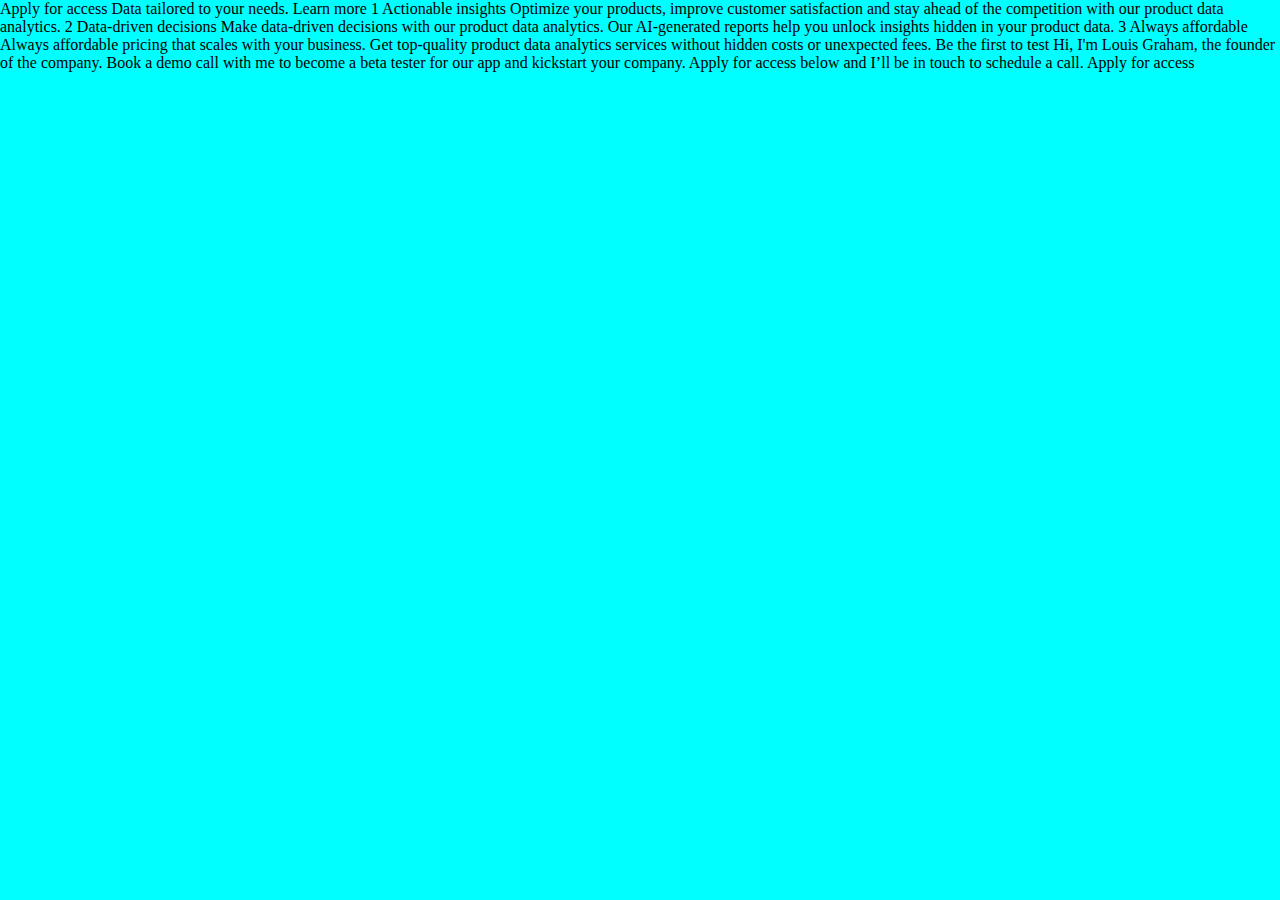
==== starter-code/index.html @ 85af914d "Setting up the project: link css file to html adding text-preset to css" ====
<!DOCTYPE html>
<html lang="en">
<head>
  <meta charset="UTF-8">
  <meta name="viewport" content="width=device-width, initial-scale=1.0">

  <link rel="icon" type="image/png" sizes="32x32" href="./assets/images/favicon-32x32.png">
  <link rel="stylesheet" href="./assets/styles.css">
  
  <title>Frontend Mentor | Workit landing page</title>
</head>
<body>

  Apply for access

  Data tailored to your needs.

  Learn more
  
  1

  Actionable insights
  
  Optimize your products, improve customer satisfaction and stay ahead of the competition 
  with our product data analytics.

  2

  Data-driven decisions

  Make data-driven decisions with our product data analytics. Our AI-generated reports help 
  you unlock insights hidden in your product data.

  3

  Always affordable

  Always affordable pricing that scales with your business. Get top-quality product data 
  analytics services without hidden costs or unexpected fees.

  Be the first to test

  Hi, I'm Louis Graham, the founder of the company. Book a demo call with me to become a 
  beta tester for our app and kickstart your company. Apply for access below and I’ll be 
  in touch to schedule a call.

  Apply for access

</body>
</html>
---- starter-code/assets/styles.css ----
:root {
  --green: #44FFA1;
  --purple900:#24053E;
  --purple500:#584D62;
  --purple100:#FCF8FF;
  --white:#FFFFFF;
}

@font-face {
  font-family: 'Fraunces'; /* Custom name for the font */
  src: url('/home/honk/frontendmentor/workit-landing-page/starter-code/assets/fonts/fraunces/static/Fraunces_144pt-SemiBold.ttf') format('truetype');
}

* {
  margin: 0px;
  padding: 0px;
  box-sizing: border-box;
  font-family: 'Fraunces';
}

.text-preset-1 {
  font-size: 80px;
  line-height: 100%;
  letter-spacing: 0px;
}

.text-preset-2 {
  font-size: 56px;
  line-height: 120%;
  letter-spacing: 0px;
}

.text-preset-3 {
  font-size: 32px;
  line-height: 120%;
  letter-spacing: 0px;
}

.text-preset-4 {
  font-size: 18px;
  line-height: 180%;
  letter-spacing: 0px;
}

.text-preset-5 {
  font-size: 18px;
  line-height: 150%;
  letter-spacing: 0px;
}

body {
  background-color: aqua;
}
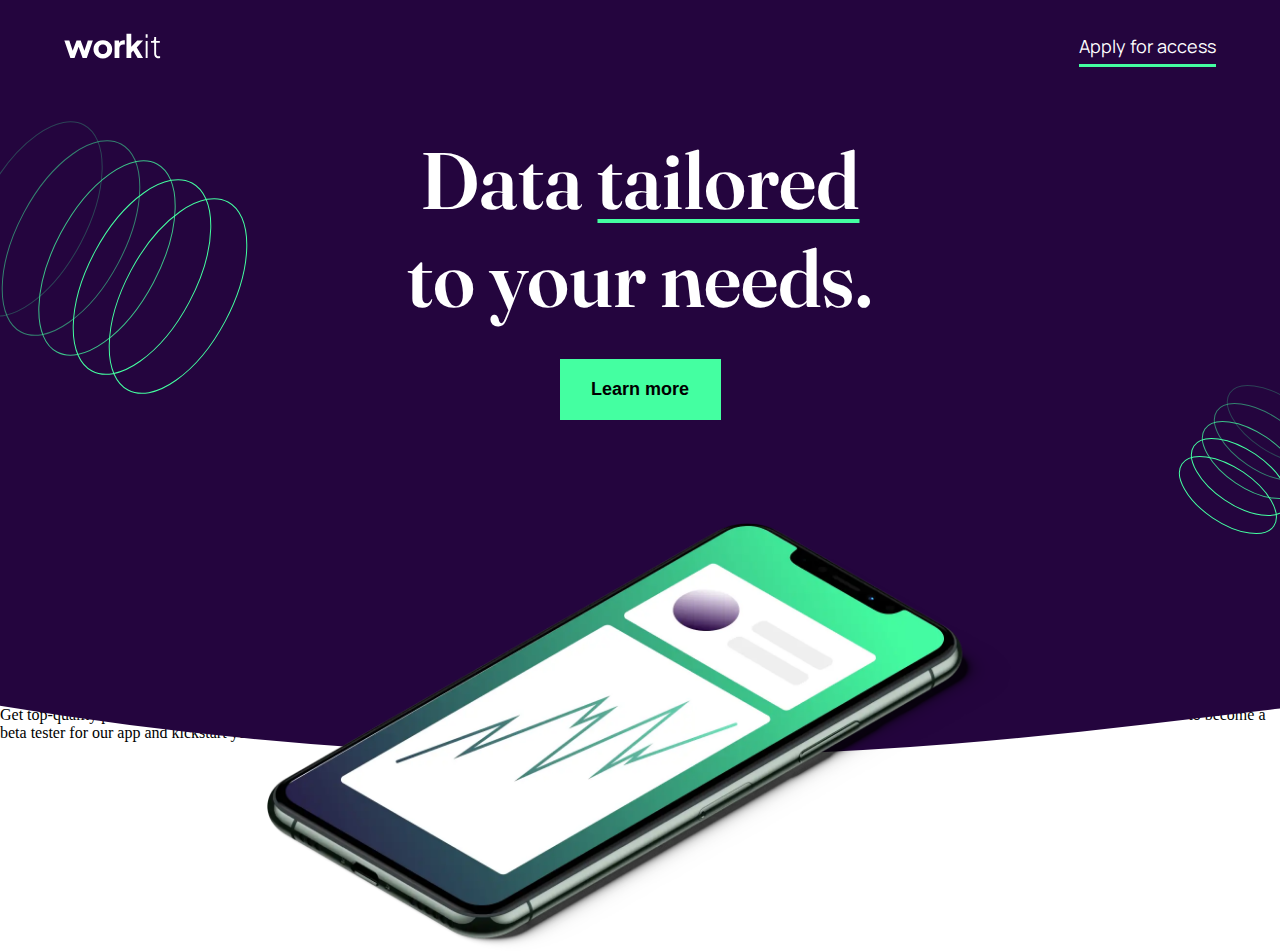
==== commit e3b2feb1: "Styling the header elemet - Add the css styles for all the diffrents parts of the heder - Add the cu" ====
--- a/starter-code/index.html
+++ b/starter-code/index.html
@@ -3,17 +3,35 @@
 <head>
   <meta charset="UTF-8">
   <meta name="viewport" content="width=device-width, initial-scale=1.0">
-
   <link rel="icon" type="image/png" sizes="32x32" href="./assets/images/favicon-32x32.png">
   <link rel="stylesheet" href="./assets/styles.css">
-  
   <title>Frontend Mentor | Workit landing page</title>
 </head>
+
 <body>
 
-  Apply for access
+  <header>
+    <div class="container">
+      <ul class="header-nav">
+        <li><a href="#"><img src="./assets/images/logo-light.svg" alt="logo"></a></li>
+        <li><a href="#">Apply for access</a>
+          <div class="green-underline"></div>
+        </li>
+      </ul>
+      <div class="header-text">
+        <h1>Data <span class="h1-text-underline">tailored</span>  to your needs.</h1>
+      </div>
+      <button class="header-btn">Learn more</button>
+      <img class="header-phone" src="assets/images/image-hero.webp" alt="phone">
+    </div>
+    <div class="custom-shape-divider-top">
+      <svg data-name="Layer 1" xmlns="http://www.w3.org/2000/svg" viewBox="0 0 1200 120" preserveAspectRatio="none">
+        <path d="M321.39,56.44c58-10.79,114.16-30.13,172-41.86,82.39-16.72,168.19-17.73,250.45-.39C823.78,31,906.67,72,985.66,92.83c70.05,18.48,146.53,26.09,214.34,3V0H0V27.35A600.21,600.21,0,0,0,321.39,56.44Z" class="shape-fill"></path>
+      </svg>
+  </div>
+  </header>
 
-  Data tailored to your needs.
+  
 
   Learn more
   
--- a/starter-code/assets/styles.css
+++ b/starter-code/assets/styles.css
@@ -7,47 +7,175 @@
 }
 
 @font-face {
-  font-family: 'Fraunces'; /* Custom name for the font */
-  src: url('/home/honk/frontendmentor/workit-landing-page/starter-code/assets/fonts/fraunces/static/Fraunces_144pt-SemiBold.ttf') format('truetype');
+  font-family: 'Fraunces';
+  src: url('fonts/fraunces/Fraunces-VariableFont_SOFT\,WONK\,opsz\,wght.ttf')
 }
+
+@font-face {
+  font-family: 'Manrope';
+  src: url('fonts/manrope/Manrope-VariableFont_wght.ttf')
+}
+
+
+
+/*
+
+
+GLOBAL STYLES
+
+
+
+*/
+
 
 * {
   margin: 0px;
   padding: 0px;
   box-sizing: border-box;
-  font-family: 'Fraunces';
 }
 
-.text-preset-1 {
-  font-size: 80px;
-  line-height: 100%;
-  letter-spacing: 0px;
+
+.container {
+  width: 95%;
+  max-width: 1440px;
+  margin: auto;
 }
 
-.text-preset-2 {
-  font-size: 56px;
-  line-height: 120%;
-  letter-spacing: 0px;
+a {
+  text-decoration: none;
 }
 
-.text-preset-3 {
-  font-size: 32px;
-  line-height: 120%;
-  letter-spacing: 0px;
+li {
+  list-style: none;
 }
 
-.text-preset-4 {
-  font-size: 18px;
-  line-height: 180%;
-  letter-spacing: 0px;
+h1, h2, h3 {
+  font-family: "Fraunces", serif;
+  font-weight: 600;
 }
 
-.text-preset-5 {
+p, a {
+  line-height: 1.6;
+  font-family: "Manrope", sans-serif;
   font-size: 18px;
-  line-height: 150%;
-  letter-spacing: 0px;
+  font-weight: 400;
 }
 
-body {
-  background-color: aqua;
+/* 
+
+
+Header
+
+
+
+*/
+
+
+
+
+header {
+  background-color: var(--purple900);
+  height: 670px;
+  position: relative;
+  color: var(--white);
+  background-image: url('images/bg-pattern-1.svg'), url('images/bg-pattern-2.svg');
+  background-repeat: no-repeat;
+  background-position: -5vw 11vh, 91vw 41vh;
+}
+
+.custom-shape-divider-top {
+  position: absolute;
+  top: 100%;
+  left: 0;
+  width: 100%;
+  overflow: hidden;
+  line-height: 0;
+}
+
+.custom-shape-divider-top svg {
+  position: relative;
+  display: block;
+  width: calc(278% + 1.3px);
+  height: 157px;
+}
+
+.custom-shape-divider-top .shape-fill {
+  fill: var(--purple900);
+}
+
+.header-nav {
+  display: flex;
+  justify-content: space-between;
+  align-items: center;
+  padding: 2rem;
+}
+
+.header-nav a {
+  color: var(--white);
+  transition: color .2s ease-in;
+}
+
+.header-nav a:hover {
+  color: var(--green);
+  /* cursor: pointer; */
+}
+
+.green-underline {
+  background-color: var(--green);
+  width: 100%;
+  height: 3px;
+  margin-top: 3px;
+}
+
+.header-text {
+  margin-top: 2rem;
+}
+
+.header-text h1 {
+  font-size: 80px;
+  width: 40%;
+  text-align: center;
+  margin: 0 auto;
+}
+
+.h1-text-underline {
+  text-decoration: underline 4px;
+  text-decoration-color: var(--green);
+  text-underline-offset: 10px;
+}
+
+.header-btn {
+  margin: 2rem auto;
+  display: block;
+  background-color: var(--green);
+  color: #000000;
+  border: none;
+  height: 61px;
+  width: 161px;
+  font-size: 18px;
+  font-weight: bold;
+  transition: all .2s ease-in;
+}
+
+.header-btn:hover {
+  background-color: var(--purple900);
+  border: var(--green) 2px solid;
+  color: var(--green);
+  cursor: pointer;
+}
+
+.header-phone {
+  display: block;
+  width: 746px;
+  position: absolute;
+  top: 78%;
+  left: calc((100vw - 746px)/2);
+  z-index: 5;
+  /* margin: 0 auto; */
+}
+
+.circle-bg {
+  position: absolute;
+  top: 0;
+  left: 0;
 }